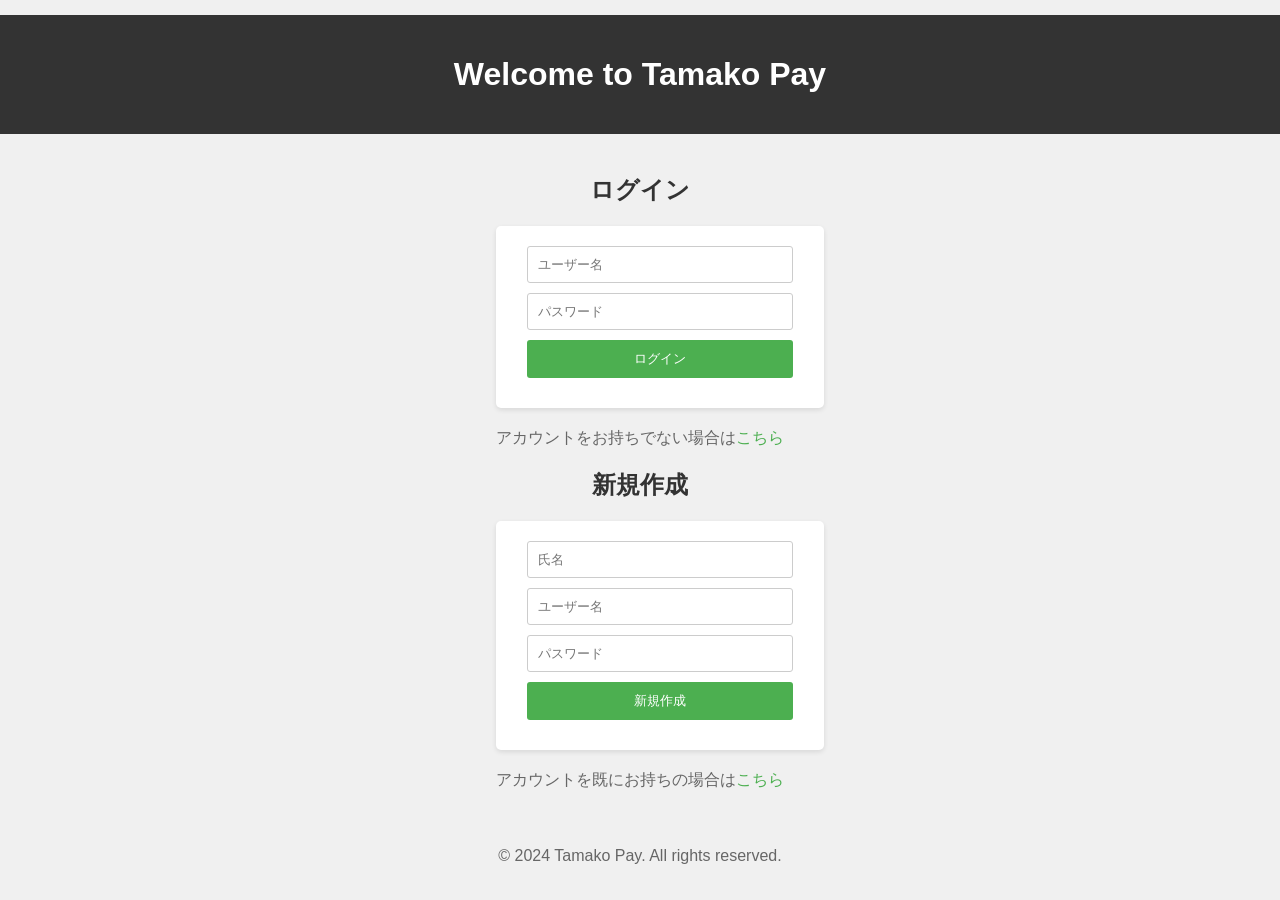
==== index.html @ 52078340 "Update index.html" ====
<!DOCTYPE html>
<html lang="ja">
<head>
    <meta charset="UTF-8">
    <meta name="viewport" content="width=device-width, initial-scale=1.0, maximum-scale=1.0, user-scalable=no">
    <title>Tamako Pay - ログイン＆作成</title>
    <meta name="description" content="ポイ活型決済サービス" />
    <meta name="theme-color" content="#f0f6ff"/>
    <link rel="manifest" href="./manifest.json">
    <link rel="apple-touch-icon" href="./appicon512.png">
    <style>
        /* Add your custom CSS styles here */
        body {
            font-family: Arial, sans-serif;
            background-color: #f0f0f0;
            margin: 0;
            padding: 0;
            display: flex;
            flex-direction: column;
            align-items: center;
            justify-content: center;
            height: 100vh;
        }
        header {
            background-color: #333;
            color: #fff;
            padding: 20px;
            text-align: center;
            width: 100%;
        }
        main {
            padding: 20px;
            text-align: center;
        }
        h2 {
            margin-bottom: 20px;
            color: #333;
        }
        form {
            background-color: #fff;
            padding: 20px;
            border-radius: 5px;
            box-shadow: 0 2px 5px rgba(0, 0, 0, 0.1);
            margin-bottom: 20px;
            width: 100%;
            max-width: 400px;
        }
        input[type="text"],
        input[type="password"],
        input[type="submit"] {
            width: calc(100% - 22px);
            padding: 10px;
            margin-bottom: 10px;
            border: 1px solid #ccc;
            border-radius: 3px;
            box-sizing: border-box;
        }
        input[type="submit"] {
            background-color: #4CAF50;
            color: #fff;
            cursor: pointer;
            border: none;
            transition: background-color 0.3s;
        }
        input[type="submit"]:hover {
            background-color: #45a049;
        }
        p {
            margin-bottom: 20px;
            color: #666;
        }
        .link {
            color: #4CAF50;
            text-decoration: none;
            transition: color 0.3s;
        }
        .link:hover {
            color: #45a049;
        }
    </style>
</head>
<body>
    <header>
        <h1>Welcome to Tamako Pay</h1>
    </header>
    <main>
        <div id="loginFormContainer">
            <h2>ログイン</h2>
            <form id="loginForm">
                <input type="text" name="username" placeholder="ユーザー名" required><br>
                <input type="password" name="password" placeholder="パスワード" required><br>
                <input type="submit" value="ログイン">
            </form>
            <p>アカウントをお持ちでない場合は<a href="#" class="link" id="showSignupForm">こちら</a></p>
        </div>
        <div id="signupFormContainer" class="hidden">
            <h2>新規作成</h2>
            <form id="signupForm">
                <input type="text" name="fullname" placeholder="氏名" required><br>
                <input type="text" name="username" placeholder="ユーザー名" required><br>
                <input type="password" name="password" placeholder="パスワード" required><br>
                <input type="submit" value="新規作成">
            </form>
            <p>アカウントを既にお持ちの場合は<a href="#" class="link" id="showLoginForm">こちら</a></p>
        </div>
    </main>
    <footer>
        <p>© 2024 Tamako Pay. All rights reserved.</p>
    </footer>

    <!-- Add your JavaScript links here -->
    <script>
        document.addEventListener('DOMContentLoaded', function() {
            const loginFormContainer = document.getElementById('loginFormContainer');
            const signupFormContainer = document.getElementById('signupFormContainer');
            const showSignupFormLink = document.getElementById('showSignupForm');
            const showLoginFormLink = document.getElementById('showLoginForm');

            showSignupFormLink.addEventListener('click', function(event) {
                event.preventDefault();
                loginFormContainer.classList.add('hidden');
                signupFormContainer.classList.remove('hidden');
            });

            showLoginFormLink.addEventListener('click', function(event) {
                event.preventDefault();
                signupFormContainer.classList.add('hidden');
                loginFormContainer.classList.remove('hidden');
            });
        });
    </script>
</body>
</html>
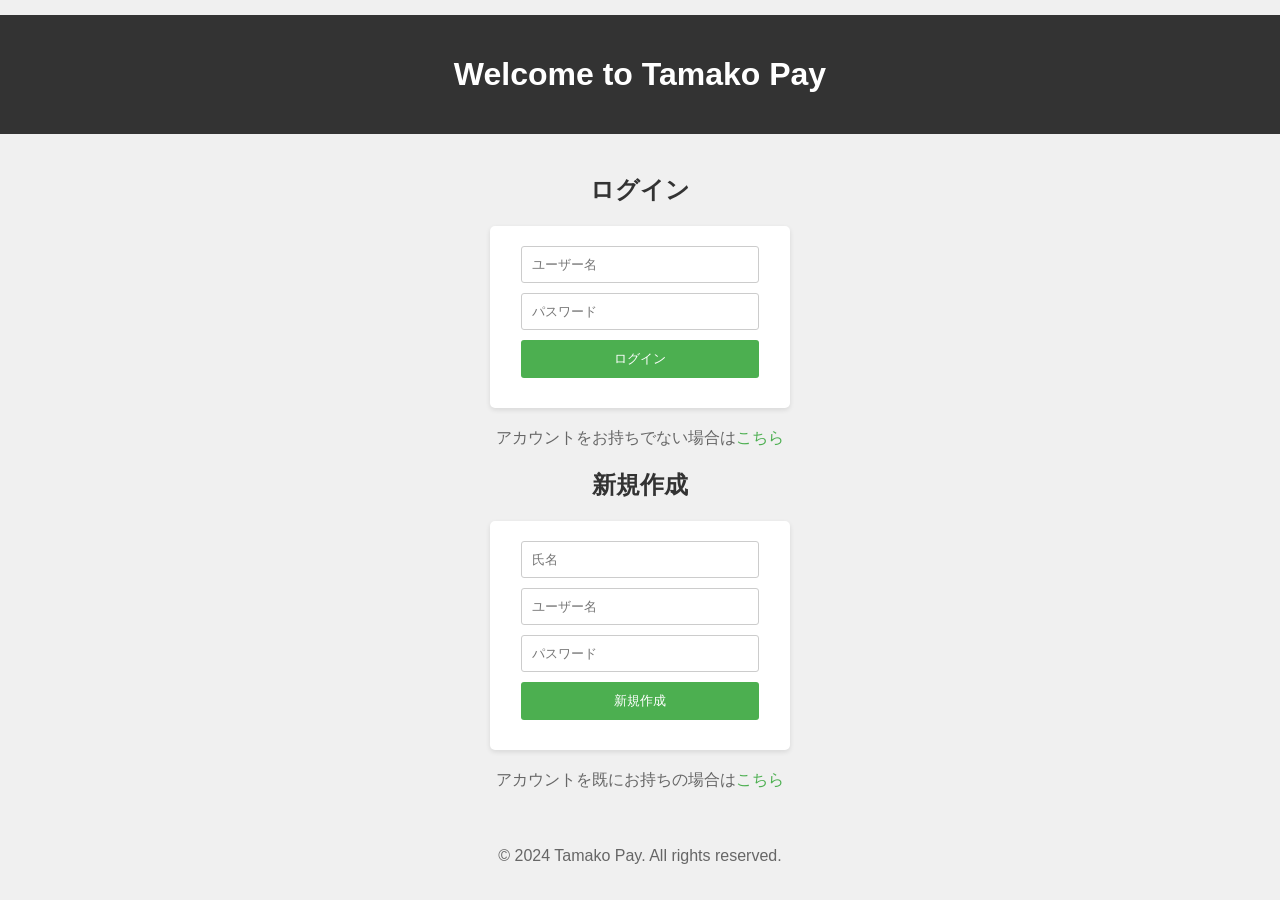
==== commit de0ad6e0: "Update index.html" ====
--- a/index.html
+++ b/index.html
@@ -31,6 +31,8 @@
         main {
             padding: 20px;
             text-align: center;
+            width: 100%;
+            max-width: 300px;
         }
         h2 {
             margin-bottom: 20px;
@@ -43,7 +45,7 @@
             box-shadow: 0 2px 5px rgba(0, 0, 0, 0.1);
             margin-bottom: 20px;
             width: 100%;
-            max-width: 400px;
+            box-sizing: border-box;
         }
         input[type="text"],
         input[type="password"],
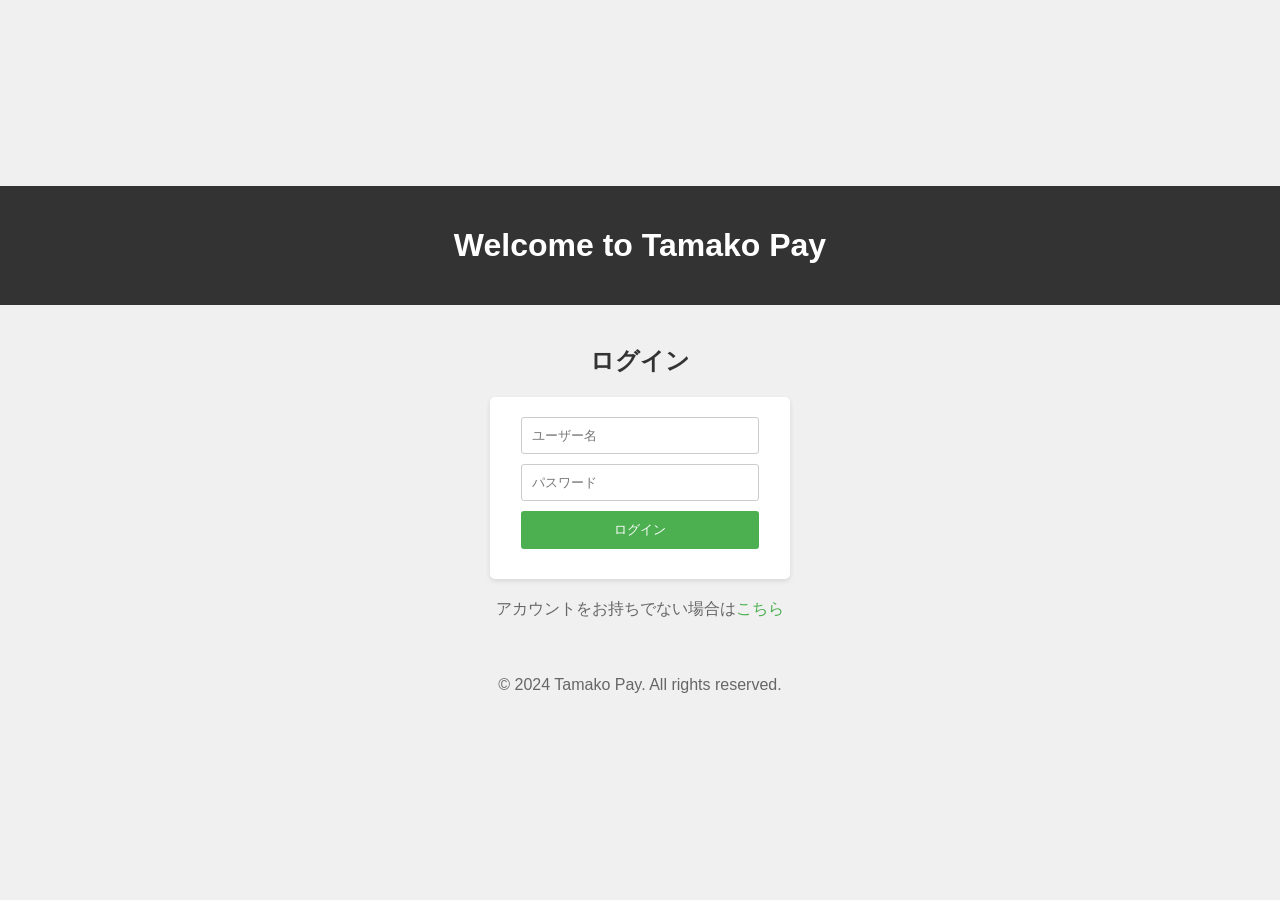
==== commit a714d0d8: "Update index.html" ====
--- a/index.html
+++ b/index.html
@@ -3,7 +3,7 @@
 <head>
     <meta charset="UTF-8">
     <meta name="viewport" content="width=device-width, initial-scale=1.0, maximum-scale=1.0, user-scalable=no">
-    <title>Tamako Pay - ログイン＆作成</title>
+    <title>Tamako Pay - ログイン</title>
     <meta name="description" content="ポイ活型決済サービス" />
     <meta name="theme-color" content="#f0f6ff"/>
     <link rel="manifest" href="./manifest.json">
@@ -79,6 +79,9 @@
         .link:hover {
             color: #45a049;
         }
+        .hidden {
+            display: none;
+        }
     </style>
 </head>
 <body>
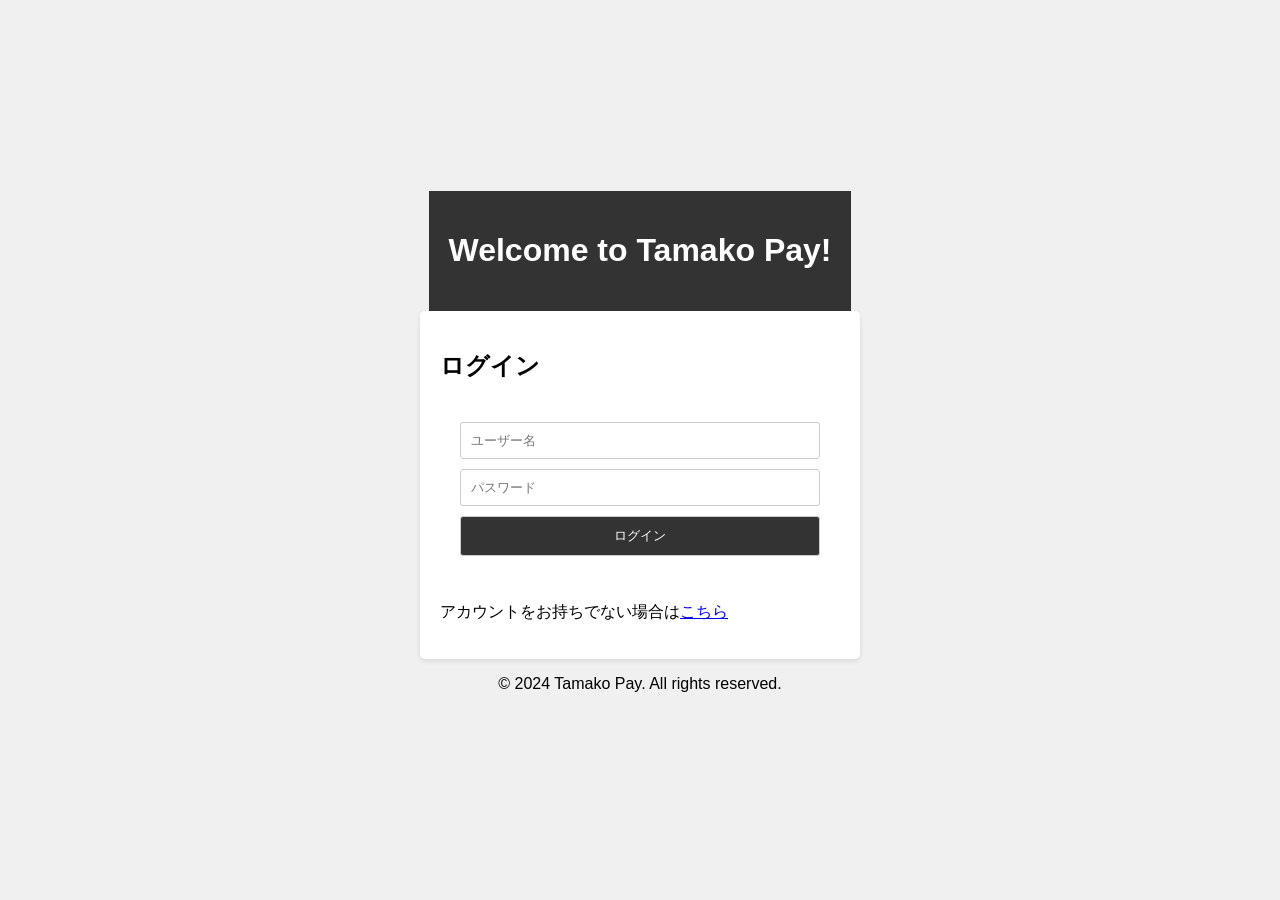
==== commit 478ecd3d: "Update index.html" ====
--- a/index.html
+++ b/index.html
@@ -2,14 +2,14 @@
 <html lang="ja">
 <head>
     <meta charset="UTF-8">
-    <meta name="viewport" content="width=device-width, initial-scale=1.0, maximum-scale=1.0, user-scalable=no">
+    <meta name="viewport" content="width=device-width, initial-scale=1.0">
+    <meta name="description" content="ポイ活型決済サービス">
+    <meta name="theme-color" content="#f0f6ff">
     <title>Tamako Pay - ログイン</title>
-    <meta name="description" content="ポイ活型決済サービス" />
-    <meta name="theme-color" content="#f0f6ff"/>
     <link rel="manifest" href="./manifest.json">
     <link rel="apple-touch-icon" href="./appicon512.png">
     <style>
-        /* Add your custom CSS styles here */
+        /* Custom CSS styles */
         body {
             font-family: Arial, sans-serif;
             background-color: #f0f0f0;
@@ -20,37 +20,29 @@
             align-items: center;
             justify-content: center;
             height: 100vh;
+            overflow: hidden; /* 画面スクロールを無効化 */
         }
         header {
             background-color: #333;
             color: #fff;
             padding: 20px;
             text-align: center;
-            width: 100%;
         }
         main {
             padding: 20px;
-            text-align: center;
-            width: 100%;
-            max-width: 300px;
-        }
-        h2 {
-            margin-bottom: 20px;
-            color: #333;
+            width: 80%;
+            max-width: 400px;
+            background-color: #fff;
+            border-radius: 5px;
+            box-shadow: 0 2px 5px rgba(0, 0, 0, 0.1);
         }
         form {
-            background-color: #fff;
             padding: 20px;
-            border-radius: 5px;
-            box-shadow: 0 2px 5px rgba(0, 0, 0, 0.1);
-            margin-bottom: 20px;
-            width: 100%;
-            box-sizing: border-box;
         }
         input[type="text"],
         input[type="password"],
         input[type="submit"] {
-            width: calc(100% - 22px);
+            width: 100%;
             padding: 10px;
             margin-bottom: 10px;
             border: 1px solid #ccc;
@@ -58,26 +50,12 @@
             box-sizing: border-box;
         }
         input[type="submit"] {
-            background-color: #4CAF50;
+            background-color: #333;
             color: #fff;
             cursor: pointer;
-            border: none;
-            transition: background-color 0.3s;
         }
         input[type="submit"]:hover {
-            background-color: #45a049;
-        }
-        p {
-            margin-bottom: 20px;
-            color: #666;
-        }
-        .link {
-            color: #4CAF50;
-            text-decoration: none;
-            transition: color 0.3s;
-        }
-        .link:hover {
-            color: #45a049;
+            background-color: #555;
         }
         .hidden {
             display: none;
@@ -86,7 +64,7 @@
 </head>
 <body>
     <header>
-        <h1>Welcome to Tamako Pay</h1>
+        <h1>Welcome to Tamako Pay!</h1>
     </header>
     <main>
         <div id="loginFormContainer">
@@ -96,7 +74,7 @@
                 <input type="password" name="password" placeholder="パスワード" required><br>
                 <input type="submit" value="ログイン">
             </form>
-            <p>アカウントをお持ちでない場合は<a href="#" class="link" id="showSignupForm">こちら</a></p>
+            <p>アカウントをお持ちでない場合は<a href="#" id="showSignupForm">こちら</a></p>
         </div>
         <div id="signupFormContainer" class="hidden">
             <h2>新規作成</h2>
@@ -106,14 +84,14 @@
                 <input type="password" name="password" placeholder="パスワード" required><br>
                 <input type="submit" value="新規作成">
             </form>
-            <p>アカウントを既にお持ちの場合は<a href="#" class="link" id="showLoginForm">こちら</a></p>
+            <p>アカウントを既にお持ちの場合は<a href="#" id="showLoginForm">こちら</a></p>
         </div>
     </main>
     <footer>
         <p>© 2024 Tamako Pay. All rights reserved.</p>
     </footer>
 
-    <!-- Add your JavaScript links here -->
+    <!-- JavaScript -->
     <script>
         document.addEventListener('DOMContentLoaded', function() {
             const loginFormContainer = document.getElementById('loginFormContainer');
@@ -137,3 +115,4 @@
 </body>
 </html>
 
+
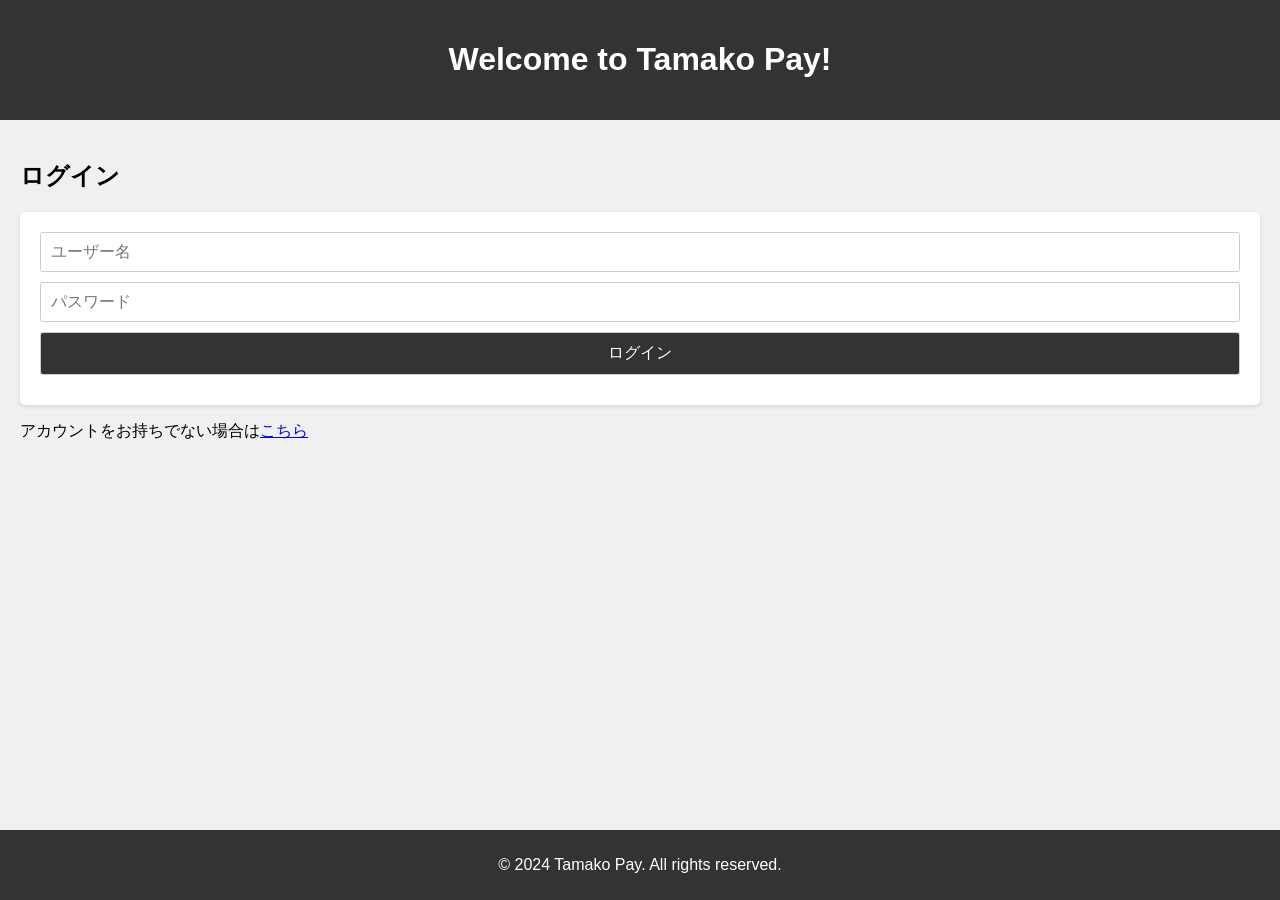
==== commit a891b9ed: "Update index.html" ====
--- a/index.html
+++ b/index.html
@@ -2,25 +2,25 @@
 <html lang="ja">
 <head>
     <meta charset="UTF-8">
-    <meta name="viewport" content="width=device-width, initial-scale=1.0">
-    <meta name="description" content="ポイ活型決済サービス">
-    <meta name="theme-color" content="#f0f6ff">
-    <title>Tamako Pay - ログイン</title>
+    <meta name="viewport" content="width=device-width, height=device-height, initial-scale=1.0, maximum-scale=1.0, user-scalable=no, viewport-fit=cover">
+    <title>Tamako Pay - ログイン＆作成</title>
     <link rel="manifest" href="./manifest.json">
     <link rel="apple-touch-icon" href="./appicon512.png">
+    <meta name="theme-color" content="#f0f6ff"/>
+    <meta name="description" content="ポイ活型決済サービス" />
+
+    <!-- CSS -->
     <style>
-        /* Custom CSS styles */
+        /* Add your custom CSS styles here */
         body {
             font-family: Arial, sans-serif;
             background-color: #f0f0f0;
             margin: 0;
             padding: 0;
+            height: 100vh; /* ビューポートの高さいっぱいに設定 */
             display: flex;
             flex-direction: column;
-            align-items: center;
-            justify-content: center;
-            height: 100vh;
-            overflow: hidden; /* 画面スクロールを無効化 */
+            justify-content: space-between;
         }
         header {
             background-color: #333;
@@ -29,15 +29,14 @@
             text-align: center;
         }
         main {
+            flex: 1; /* メインコンテンツが残りのスペースを占めるように設定 */
             padding: 20px;
-            width: 80%;
-            max-width: 400px;
+        }
+        form {
             background-color: #fff;
+            padding: 20px;
             border-radius: 5px;
             box-shadow: 0 2px 5px rgba(0, 0, 0, 0.1);
-        }
-        form {
-            padding: 20px;
         }
         input[type="text"],
         input[type="password"],
@@ -48,6 +47,7 @@
             border: 1px solid #ccc;
             border-radius: 3px;
             box-sizing: border-box;
+            font-size: 16px;
         }
         input[type="submit"] {
             background-color: #333;
@@ -59,6 +59,12 @@
         }
         .hidden {
             display: none;
+        }
+        footer {
+            background-color: #333;
+            color: #fff;
+            padding: 10px;
+            text-align: center;
         }
     </style>
 </head>
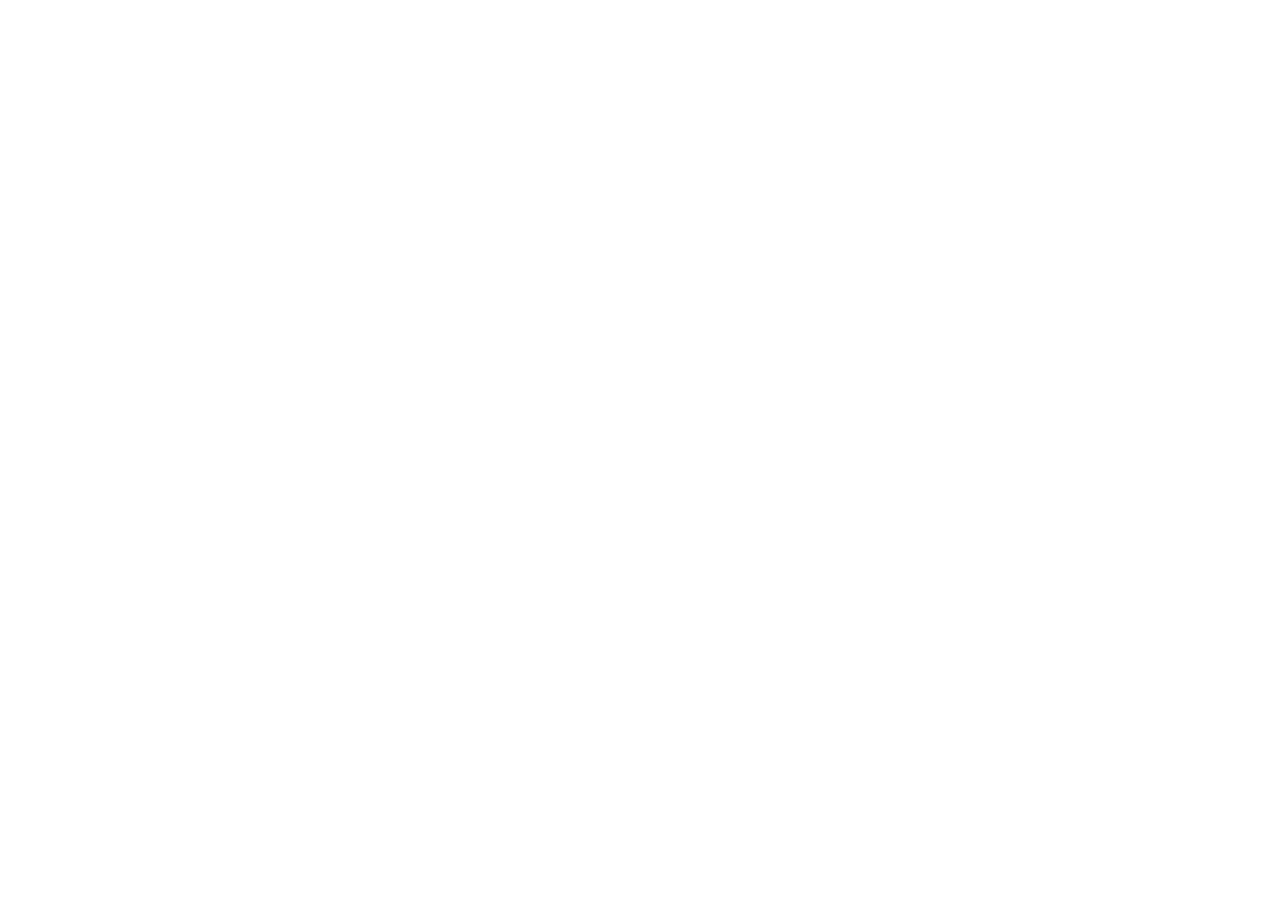
==== commit 38ea7dad: "Update index.html" ====
--- a/index.html
+++ b/index.html
@@ -1,124 +1 @@
-<!DOCTYPE html>
-<html lang="ja">
-<head>
-    <meta charset="UTF-8">
-    <meta name="viewport" content="width=device-width, height=device-height, initial-scale=1.0, maximum-scale=1.0, user-scalable=no, viewport-fit=cover">
-    <title>Tamako Pay - ログイン＆作成</title>
-    <link rel="manifest" href="./manifest.json">
-    <link rel="apple-touch-icon" href="./appicon512.png">
-    <meta name="theme-color" content="#f0f6ff"/>
-    <meta name="description" content="ポイ活型決済サービス" />
-
-    <!-- CSS -->
-    <style>
-        /* Add your custom CSS styles here */
-        body {
-            font-family: Arial, sans-serif;
-            background-color: #f0f0f0;
-            margin: 0;
-            padding: 0;
-            height: 100vh; /* ビューポートの高さいっぱいに設定 */
-            display: flex;
-            flex-direction: column;
-            justify-content: space-between;
-        }
-        header {
-            background-color: #333;
-            color: #fff;
-            padding: 20px;
-            text-align: center;
-        }
-        main {
-            flex: 1; /* メインコンテンツが残りのスペースを占めるように設定 */
-            padding: 20px;
-        }
-        form {
-            background-color: #fff;
-            padding: 20px;
-            border-radius: 5px;
-            box-shadow: 0 2px 5px rgba(0, 0, 0, 0.1);
-        }
-        input[type="text"],
-        input[type="password"],
-        input[type="submit"] {
-            width: 100%;
-            padding: 10px;
-            margin-bottom: 10px;
-            border: 1px solid #ccc;
-            border-radius: 3px;
-            box-sizing: border-box;
-            font-size: 16px;
-        }
-        input[type="submit"] {
-            background-color: #333;
-            color: #fff;
-            cursor: pointer;
-        }
-        input[type="submit"]:hover {
-            background-color: #555;
-        }
-        .hidden {
-            display: none;
-        }
-        footer {
-            background-color: #333;
-            color: #fff;
-            padding: 10px;
-            text-align: center;
-        }
-    </style>
-</head>
-<body>
-    <header>
-        <h1>Welcome to Tamako Pay!</h1>
-    </header>
-    <main>
-        <div id="loginFormContainer">
-            <h2>ログイン</h2>
-            <form id="loginForm">
-                <input type="text" name="username" placeholder="ユーザー名" required><br>
-                <input type="password" name="password" placeholder="パスワード" required><br>
-                <input type="submit" value="ログイン">
-            </form>
-            <p>アカウントをお持ちでない場合は<a href="#" id="showSignupForm">こちら</a></p>
-        </div>
-        <div id="signupFormContainer" class="hidden">
-            <h2>新規作成</h2>
-            <form id="signupForm">
-                <input type="text" name="fullname" placeholder="氏名" required><br>
-                <input type="text" name="username" placeholder="ユーザー名" required><br>
-                <input type="password" name="password" placeholder="パスワード" required><br>
-                <input type="submit" value="新規作成">
-            </form>
-            <p>アカウントを既にお持ちの場合は<a href="#" id="showLoginForm">こちら</a></p>
-        </div>
-    </main>
-    <footer>
-        <p>© 2024 Tamako Pay. All rights reserved.</p>
-    </footer>
-
-    <!-- JavaScript -->
-    <script>
-        document.addEventListener('DOMContentLoaded', function() {
-            const loginFormContainer = document.getElementById('loginFormContainer');
-            const signupFormContainer = document.getElementById('signupFormContainer');
-            const showSignupFormLink = document.getElementById('showSignupForm');
-            const showLoginFormLink = document.getElementById('showLoginForm');
-
-            showSignupFormLink.addEventListener('click', function(event) {
-                event.preventDefault();
-                loginFormContainer.classList.add('hidden');
-                signupFormContainer.classList.remove('hidden');
-            });
-
-            showLoginFormLink.addEventListener('click', function(event) {
-                event.preventDefault();
-                signupFormContainer.classList.add('hidden');
-                loginFormContainer.classList.remove('hidden');
-            });
-        });
-    </script>
-</body>
-</html>
-
-
+<!DOCTYPE html><html><head><title>あなたの携帯電話で「Try Galaxy」を試してみてください。</title><meta charSet="utf-8"/><meta http-equiv="x-ua-compatible" content="ie=edge"/><meta name="viewport" content="width=device-width,minimal-ui,viewport-fit=cover,initial-scale=1,maximum-scale=1,user-scalable=no"/><link rel="preload" href="/_next/static/media/try-galaxy-background-mobile.f5702a2e.png" as="image"/><link rel="preload" href="/_next/static/media/try-galaxy-app-icon.ac351855.png" as="image"/><meta name="description" content="Samsung Galaxyの最新のOne UIとその中核となるAI機能を体験してください。"/><meta name="title" content="あなたの携帯電話で「Try Galaxy」を試してみてください。"/><meta name="twitter:card" content="summary_large_image"/><meta name="twitter:title" content="あなたの携帯電話で「Try Galaxy」を試してみてください。"/><meta name="twitter:description" content="Samsung Galaxyの最新のOne UIとその中核となるAI機能を体験してください。"/><meta name="twitter:image" content="/assets/share/share.png?version=20"/><meta property="og:type" content="website"/><meta property="og:title" content="あなたの携帯電話で「Try Galaxy」を試してみてください。"/><meta property="og:description" content="Samsung Galaxyの最新のOne UIとその中核となるAI機能を体験してください。"/><meta property="og:site_name" content="あなたの携帯電話で「Try Galaxy」を試してみてください。"/><meta property="og:image" content="/assets/share/share.png?version=20"/><meta name="apple-mobile-web-app-capable" content="yes"/><meta name="mobile-web-app-capable" content="yes"/><meta name="apple-mobile-web-app-status-bar-style" content="black-translucent"/><meta name="theme-color" content="#fcfcff"/><link rel="apple-touch-icon" href="/assets/share/logo-192x192.png"/><link crossorigin="use-credentials" rel="manifest" href="/manifest/manifest_20.json"/><link rel="icon" type="image/png" href="/assets/share/logo.png"/><link rel="preconnect" href="https://fonts.gstatic.com"/><meta name="next-head-count" content="26"/><link rel="preconnect" href="https://fonts.gstatic.com" crossorigin /><link rel="preload" href="/_next/static/css/fd0b80800d8b78a0.css" as="style"/><link rel="stylesheet" href="/_next/static/css/fd0b80800d8b78a0.css" data-n-g=""/><noscript data-n-css=""></noscript><script defer="" nomodule="" src="/_next/static/chunks/polyfills-c67a75d1b6f99dc8.js"></script><script src="/_next/static/chunks/webpack-567eca214781858b.js" defer=""></script><script src="/_next/static/chunks/framework-5f4595e5518b5600.js" defer=""></script><script src="/_next/static/chunks/main-9b44a2b8209fe7dd.js" defer=""></script><script src="/_next/static/chunks/pages/_app-84724dc975f971a1.js" defer=""></script><script src="/_next/static/chunks/ea88be26-9d8d5648b326ec55.js" defer=""></script><script src="/_next/static/chunks/299-7ca4a50bf1566f88.js" defer=""></script><script src="/_next/static/chunks/311-eaad595603a509c0.js" defer=""></script><script src="/_next/static/chunks/pages/index-5c236c69f6094418.js" defer=""></script><script src="/_next/static/INGAJWnDkXUBF7zN9XaYr/_buildManifest.js" defer=""></script><script src="/_next/static/INGAJWnDkXUBF7zN9XaYr/_ssgManifest.js" defer=""></script><style data-href="https://fonts.googleapis.com/css2?family=Roboto:wght@100;300;400;500;700;900&display=swap">@font-face{font-family:'Roboto';font-style:normal;font-weight:100;font-display:swap;src:url(https://fonts.gstatic.com/s/roboto/v30/KFOkCnqEu92Fr1MmgWxM.woff) format('woff')}@font-face{font-family:'Roboto';font-style:normal;font-weight:300;font-display:swap;src:url(https://fonts.gstatic.com/s/roboto/v30/KFOlCnqEu92Fr1MmSU5vAA.woff) format('woff')}@font-face{font-family:'Roboto';font-style:normal;font-weight:400;font-display:swap;src:url(https://fonts.gstatic.com/s/roboto/v30/KFOmCnqEu92Fr1Me5g.woff) format('woff')}@font-face{font-family:'Roboto';font-style:normal;font-weight:500;font-display:swap;src:url(https://fonts.gstatic.com/s/roboto/v30/KFOlCnqEu92Fr1MmEU9vAA.woff) format('woff')}@font-face{font-family:'Roboto';font-style:normal;font-weight:700;font-display:swap;src:url(https://fonts.gstatic.com/s/roboto/v30/KFOlCnqEu92Fr1MmWUlvAA.woff) format('woff')}@font-face{font-family:'Roboto';font-style:normal;font-weight:900;font-display:swap;src:url(https://fonts.gstatic.com/s/roboto/v30/KFOlCnqEu92Fr1MmYUtvAA.woff) format('woff')}@font-face{font-family:'Roboto';font-style:normal;font-weight:100;font-display:swap;src:url(https://fonts.gstatic.com/s/roboto/v30/KFOkCnqEu92Fr1MmgVxFIzIXKMnyrYk.woff2) format('woff2');unicode-range:U+0460-052F,U+1C80-1C88,U+20B4,U+2DE0-2DFF,U+A640-A69F,U+FE2E-FE2F}@font-face{font-family:'Roboto';font-style:normal;font-weight:100;font-display:swap;src:url(https://fonts.gstatic.com/s/roboto/v30/KFOkCnqEu92Fr1MmgVxMIzIXKMnyrYk.woff2) format('woff2');unicode-range:U+0301,U+0400-045F,U+0490-0491,U+04B0-04B1,U+2116}@font-face{font-family:'Roboto';font-style:normal;font-weight:100;font-display:swap;src:url(https://fonts.gstatic.com/s/roboto/v30/KFOkCnqEu92Fr1MmgVxEIzIXKMnyrYk.woff2) format('woff2');unicode-range:U+1F00-1FFF}@font-face{font-family:'Roboto';font-style:normal;font-weight:100;font-display:swap;src:url(https://fonts.gstatic.com/s/roboto/v30/KFOkCnqEu92Fr1MmgVxLIzIXKMnyrYk.woff2) format('woff2');unicode-range:U+0370-0377,U+037A-037F,U+0384-038A,U+038C,U+038E-03A1,U+03A3-03FF}@font-face{font-family:'Roboto';font-style:normal;font-weight:100;font-display:swap;src:url(https://fonts.gstatic.com/s/roboto/v30/KFOkCnqEu92Fr1MmgVxHIzIXKMnyrYk.woff2) format('woff2');unicode-range:U+0102-0103,U+0110-0111,U+0128-0129,U+0168-0169,U+01A0-01A1,U+01AF-01B0,U+0300-0301,U+0303-0304,U+0308-0309,U+0323,U+0329,U+1EA0-1EF9,U+20AB}@font-face{font-family:'Roboto';font-style:normal;font-weight:100;font-display:swap;src:url(https://fonts.gstatic.com/s/roboto/v30/KFOkCnqEu92Fr1MmgVxGIzIXKMnyrYk.woff2) format('woff2');unicode-range:U+0100-02AF,U+0304,U+0308,U+0329,U+1E00-1E9F,U+1EF2-1EFF,U+2020,U+20A0-20AB,U+20AD-20C0,U+2113,U+2C60-2C7F,U+A720-A7FF}@font-face{font-family:'Roboto';font-style:normal;font-weight:100;font-display:swap;src:url(https://fonts.gstatic.com/s/roboto/v30/KFOkCnqEu92Fr1MmgVxIIzIXKMny.woff2) format('woff2');unicode-range:U+0000-00FF,U+0131,U+0152-0153,U+02BB-02BC,U+02C6,U+02DA,U+02DC,U+0304,U+0308,U+0329,U+2000-206F,U+2074,U+20AC,U+2122,U+2191,U+2193,U+2212,U+2215,U+FEFF,U+FFFD}@font-face{font-family:'Roboto';font-style:normal;font-weight:300;font-display:swap;src:url(https://fonts.gstatic.com/s/roboto/v30/KFOlCnqEu92Fr1MmSU5fCRc4AMP6lbBP.woff2) format('woff2');unicode-range:U+0460-052F,U+1C80-1C88,U+20B4,U+2DE0-2DFF,U+A640-A69F,U+FE2E-FE2F}@font-face{font-family:'Roboto';font-style:normal;font-weight:300;font-display:swap;src:url(https://fonts.gstatic.com/s/roboto/v30/KFOlCnqEu92Fr1MmSU5fABc4AMP6lbBP.woff2) format('woff2');unicode-range:U+0301,U+0400-045F,U+0490-0491,U+04B0-04B1,U+2116}@font-face{font-family:'Roboto';font-style:normal;font-weight:300;font-display:swap;src:url(https://fonts.gstatic.com/s/roboto/v30/KFOlCnqEu92Fr1MmSU5fCBc4AMP6lbBP.woff2) format('woff2');unicode-range:U+1F00-1FFF}@font-face{font-family:'Roboto';font-style:normal;font-weight:300;font-display:swap;src:url(https://fonts.gstatic.com/s/roboto/v30/KFOlCnqEu92Fr1MmSU5fBxc4AMP6lbBP.woff2) format('woff2');unicode-range:U+0370-0377,U+037A-037F,U+0384-038A,U+038C,U+038E-03A1,U+03A3-03FF}@font-face{font-family:'Roboto';font-style:normal;font-weight:300;font-display:swap;src:url(https://fonts.gstatic.com/s/roboto/v30/KFOlCnqEu92Fr1MmSU5fCxc4AMP6lbBP.woff2) format('woff2');unicode-range:U+0102-0103,U+0110-0111,U+0128-0129,U+0168-0169,U+01A0-01A1,U+01AF-01B0,U+0300-0301,U+0303-0304,U+0308-0309,U+0323,U+0329,U+1EA0-1EF9,U+20AB}@font-face{font-family:'Roboto';font-style:normal;font-weight:300;font-display:swap;src:url(https://fonts.gstatic.com/s/roboto/v30/KFOlCnqEu92Fr1MmSU5fChc4AMP6lbBP.woff2) format('woff2');unicode-range:U+0100-02AF,U+0304,U+0308,U+0329,U+1E00-1E9F,U+1EF2-1EFF,U+2020,U+20A0-20AB,U+20AD-20C0,U+2113,U+2C60-2C7F,U+A720-A7FF}@font-face{font-family:'Roboto';font-style:normal;font-weight:300;font-display:swap;src:url(https://fonts.gstatic.com/s/roboto/v30/KFOlCnqEu92Fr1MmSU5fBBc4AMP6lQ.woff2) format('woff2');unicode-range:U+0000-00FF,U+0131,U+0152-0153,U+02BB-02BC,U+02C6,U+02DA,U+02DC,U+0304,U+0308,U+0329,U+2000-206F,U+2074,U+20AC,U+2122,U+2191,U+2193,U+2212,U+2215,U+FEFF,U+FFFD}@font-face{font-family:'Roboto';font-style:normal;font-weight:400;font-display:swap;src:url(https://fonts.gstatic.com/s/roboto/v30/KFOmCnqEu92Fr1Mu72xKKTU1Kvnz.woff2) format('woff2');unicode-range:U+0460-052F,U+1C80-1C88,U+20B4,U+2DE0-2DFF,U+A640-A69F,U+FE2E-FE2F}@font-face{font-family:'Roboto';font-style:normal;font-weight:400;font-display:swap;src:url(https://fonts.gstatic.com/s/roboto/v30/KFOmCnqEu92Fr1Mu5mxKKTU1Kvnz.woff2) format('woff2');unicode-range:U+0301,U+0400-045F,U+0490-0491,U+04B0-04B1,U+2116}@font-face{font-family:'Roboto';font-style:normal;font-weight:400;font-display:swap;src:url(https://fonts.gstatic.com/s/roboto/v30/KFOmCnqEu92Fr1Mu7mxKKTU1Kvnz.woff2) format('woff2');unicode-range:U+1F00-1FFF}@font-face{font-family:'Roboto';font-style:normal;font-weight:400;font-display:swap;src:url(https://fonts.gstatic.com/s/roboto/v30/KFOmCnqEu92Fr1Mu4WxKKTU1Kvnz.woff2) format('woff2');unicode-range:U+0370-0377,U+037A-037F,U+0384-038A,U+038C,U+038E-03A1,U+03A3-03FF}@font-face{font-family:'Roboto';font-style:normal;font-weight:400;font-display:swap;src:url(https://fonts.gstatic.com/s/roboto/v30/KFOmCnqEu92Fr1Mu7WxKKTU1Kvnz.woff2) format('woff2');unicode-range:U+0102-0103,U+0110-0111,U+0128-0129,U+0168-0169,U+01A0-01A1,U+01AF-01B0,U+0300-0301,U+0303-0304,U+0308-0309,U+0323,U+0329,U+1EA0-1EF9,U+20AB}@font-face{font-family:'Roboto';font-style:normal;font-weight:400;font-display:swap;src:url(https://fonts.gstatic.com/s/roboto/v30/KFOmCnqEu92Fr1Mu7GxKKTU1Kvnz.woff2) format('woff2');unicode-range:U+0100-02AF,U+0304,U+0308,U+0329,U+1E00-1E9F,U+1EF2-1EFF,U+2020,U+20A0-20AB,U+20AD-20C0,U+2113,U+2C60-2C7F,U+A720-A7FF}@font-face{font-family:'Roboto';font-style:normal;font-weight:400;font-display:swap;src:url(https://fonts.gstatic.com/s/roboto/v30/KFOmCnqEu92Fr1Mu4mxKKTU1Kg.woff2) format('woff2');unicode-range:U+0000-00FF,U+0131,U+0152-0153,U+02BB-02BC,U+02C6,U+02DA,U+02DC,U+0304,U+0308,U+0329,U+2000-206F,U+2074,U+20AC,U+2122,U+2191,U+2193,U+2212,U+2215,U+FEFF,U+FFFD}@font-face{font-family:'Roboto';font-style:normal;font-weight:500;font-display:swap;src:url(https://fonts.gstatic.com/s/roboto/v30/KFOlCnqEu92Fr1MmEU9fCRc4AMP6lbBP.woff2) format('woff2');unicode-range:U+0460-052F,U+1C80-1C88,U+20B4,U+2DE0-2DFF,U+A640-A69F,U+FE2E-FE2F}@font-face{font-family:'Roboto';font-style:normal;font-weight:500;font-display:swap;src:url(https://fonts.gstatic.com/s/roboto/v30/KFOlCnqEu92Fr1MmEU9fABc4AMP6lbBP.woff2) format('woff2');unicode-range:U+0301,U+0400-045F,U+0490-0491,U+04B0-04B1,U+2116}@font-face{font-family:'Roboto';font-style:normal;font-weight:500;font-display:swap;src:url(https://fonts.gstatic.com/s/roboto/v30/KFOlCnqEu92Fr1MmEU9fCBc4AMP6lbBP.woff2) format('woff2');unicode-range:U+1F00-1FFF}@font-face{font-family:'Roboto';font-style:normal;font-weight:500;font-display:swap;src:url(https://fonts.gstatic.com/s/roboto/v30/KFOlCnqEu92Fr1MmEU9fBxc4AMP6lbBP.woff2) format('woff2');unicode-range:U+0370-0377,U+037A-037F,U+0384-038A,U+038C,U+038E-03A1,U+03A3-03FF}@font-face{font-family:'Roboto';font-style:normal;font-weight:500;font-display:swap;src:url(https://fonts.gstatic.com/s/roboto/v30/KFOlCnqEu92Fr1MmEU9fCxc4AMP6lbBP.woff2) format('woff2');unicode-range:U+0102-0103,U+0110-0111,U+0128-0129,U+0168-0169,U+01A0-01A1,U+01AF-01B0,U+0300-0301,U+0303-0304,U+0308-0309,U+0323,U+0329,U+1EA0-1EF9,U+20AB}@font-face{font-family:'Roboto';font-style:normal;font-weight:500;font-display:swap;src:url(https://fonts.gstatic.com/s/roboto/v30/KFOlCnqEu92Fr1MmEU9fChc4AMP6lbBP.woff2) format('woff2');unicode-range:U+0100-02AF,U+0304,U+0308,U+0329,U+1E00-1E9F,U+1EF2-1EFF,U+2020,U+20A0-20AB,U+20AD-20C0,U+2113,U+2C60-2C7F,U+A720-A7FF}@font-face{font-family:'Roboto';font-style:normal;font-weight:500;font-display:swap;src:url(https://fonts.gstatic.com/s/roboto/v30/KFOlCnqEu92Fr1MmEU9fBBc4AMP6lQ.woff2) format('woff2');unicode-range:U+0000-00FF,U+0131,U+0152-0153,U+02BB-02BC,U+02C6,U+02DA,U+02DC,U+0304,U+0308,U+0329,U+2000-206F,U+2074,U+20AC,U+2122,U+2191,U+2193,U+2212,U+2215,U+FEFF,U+FFFD}@font-face{font-family:'Roboto';font-style:normal;font-weight:700;font-display:swap;src:url(https://fonts.gstatic.com/s/roboto/v30/KFOlCnqEu92Fr1MmWUlfCRc4AMP6lbBP.woff2) format('woff2');unicode-range:U+0460-052F,U+1C80-1C88,U+20B4,U+2DE0-2DFF,U+A640-A69F,U+FE2E-FE2F}@font-face{font-family:'Roboto';font-style:normal;font-weight:700;font-display:swap;src:url(https://fonts.gstatic.com/s/roboto/v30/KFOlCnqEu92Fr1MmWUlfABc4AMP6lbBP.woff2) format('woff2');unicode-range:U+0301,U+0400-045F,U+0490-0491,U+04B0-04B1,U+2116}@font-face{font-family:'Roboto';font-style:normal;font-weight:700;font-display:swap;src:url(https://fonts.gstatic.com/s/roboto/v30/KFOlCnqEu92Fr1MmWUlfCBc4AMP6lbBP.woff2) format('woff2');unicode-range:U+1F00-1FFF}@font-face{font-family:'Roboto';font-style:normal;font-weight:700;font-display:swap;src:url(https://fonts.gstatic.com/s/roboto/v30/KFOlCnqEu92Fr1MmWUlfBxc4AMP6lbBP.woff2) format('woff2');unicode-range:U+0370-0377,U+037A-037F,U+0384-038A,U+038C,U+038E-03A1,U+03A3-03FF}@font-face{font-family:'Roboto';font-style:normal;font-weight:700;font-display:swap;src:url(https://fonts.gstatic.com/s/roboto/v30/KFOlCnqEu92Fr1MmWUlfCxc4AMP6lbBP.woff2) format('woff2');unicode-range:U+0102-0103,U+0110-0111,U+0128-0129,U+0168-0169,U+01A0-01A1,U+01AF-01B0,U+0300-0301,U+0303-0304,U+0308-0309,U+0323,U+0329,U+1EA0-1EF9,U+20AB}@font-face{font-family:'Roboto';font-style:normal;font-weight:700;font-display:swap;src:url(https://fonts.gstatic.com/s/roboto/v30/KFOlCnqEu92Fr1MmWUlfChc4AMP6lbBP.woff2) format('woff2');unicode-range:U+0100-02AF,U+0304,U+0308,U+0329,U+1E00-1E9F,U+1EF2-1EFF,U+2020,U+20A0-20AB,U+20AD-20C0,U+2113,U+2C60-2C7F,U+A720-A7FF}@font-face{font-family:'Roboto';font-style:normal;font-weight:700;font-display:swap;src:url(https://fonts.gstatic.com/s/roboto/v30/KFOlCnqEu92Fr1MmWUlfBBc4AMP6lQ.woff2) format('woff2');unicode-range:U+0000-00FF,U+0131,U+0152-0153,U+02BB-02BC,U+02C6,U+02DA,U+02DC,U+0304,U+0308,U+0329,U+2000-206F,U+2074,U+20AC,U+2122,U+2191,U+2193,U+2212,U+2215,U+FEFF,U+FFFD}@font-face{font-family:'Roboto';font-style:normal;font-weight:900;font-display:swap;src:url(https://fonts.gstatic.com/s/roboto/v30/KFOlCnqEu92Fr1MmYUtfCRc4AMP6lbBP.woff2) format('woff2');unicode-range:U+0460-052F,U+1C80-1C88,U+20B4,U+2DE0-2DFF,U+A640-A69F,U+FE2E-FE2F}@font-face{font-family:'Roboto';font-style:normal;font-weight:900;font-display:swap;src:url(https://fonts.gstatic.com/s/roboto/v30/KFOlCnqEu92Fr1MmYUtfABc4AMP6lbBP.woff2) format('woff2');unicode-range:U+0301,U+0400-045F,U+0490-0491,U+04B0-04B1,U+2116}@font-face{font-family:'Roboto';font-style:normal;font-weight:900;font-display:swap;src:url(https://fonts.gstatic.com/s/roboto/v30/KFOlCnqEu92Fr1MmYUtfCBc4AMP6lbBP.woff2) format('woff2');unicode-range:U+1F00-1FFF}@font-face{font-family:'Roboto';font-style:normal;font-weight:900;font-display:swap;src:url(https://fonts.gstatic.com/s/roboto/v30/KFOlCnqEu92Fr1MmYUtfBxc4AMP6lbBP.woff2) format('woff2');unicode-range:U+0370-0377,U+037A-037F,U+0384-038A,U+038C,U+038E-03A1,U+03A3-03FF}@font-face{font-family:'Roboto';font-style:normal;font-weight:900;font-display:swap;src:url(https://fonts.gstatic.com/s/roboto/v30/KFOlCnqEu92Fr1MmYUtfCxc4AMP6lbBP.woff2) format('woff2');unicode-range:U+0102-0103,U+0110-0111,U+0128-0129,U+0168-0169,U+01A0-01A1,U+01AF-01B0,U+0300-0301,U+0303-0304,U+0308-0309,U+0323,U+0329,U+1EA0-1EF9,U+20AB}@font-face{font-family:'Roboto';font-style:normal;font-weight:900;font-display:swap;src:url(https://fonts.gstatic.com/s/roboto/v30/KFOlCnqEu92Fr1MmYUtfChc4AMP6lbBP.woff2) format('woff2');unicode-range:U+0100-02AF,U+0304,U+0308,U+0329,U+1E00-1E9F,U+1EF2-1EFF,U+2020,U+20A0-20AB,U+20AD-20C0,U+2113,U+2C60-2C7F,U+A720-A7FF}@font-face{font-family:'Roboto';font-style:normal;font-weight:900;font-display:swap;src:url(https://fonts.gstatic.com/s/roboto/v30/KFOlCnqEu92Fr1MmYUtfBBc4AMP6lQ.woff2) format('woff2');unicode-range:U+0000-00FF,U+0131,U+0152-0153,U+02BB-02BC,U+02C6,U+02DA,U+02DC,U+0304,U+0308,U+0329,U+2000-206F,U+2074,U+20AC,U+2122,U+2191,U+2193,U+2212,U+2215,U+FEFF,U+FFFD}</style></head><body><div id="__next" data-reactroot=""><header></header><footer></footer></div><script id="__NEXT_DATA__" type="application/json">{"props":{"pageProps":{"gtm":"GTM-P49Q6J5"},"__N_SSG":true},"page":"/","query":{},"buildId":"INGAJWnDkXUBF7zN9XaYr","isFallback":false,"gsp":true,"scriptLoader":[]}</script></body></html>
